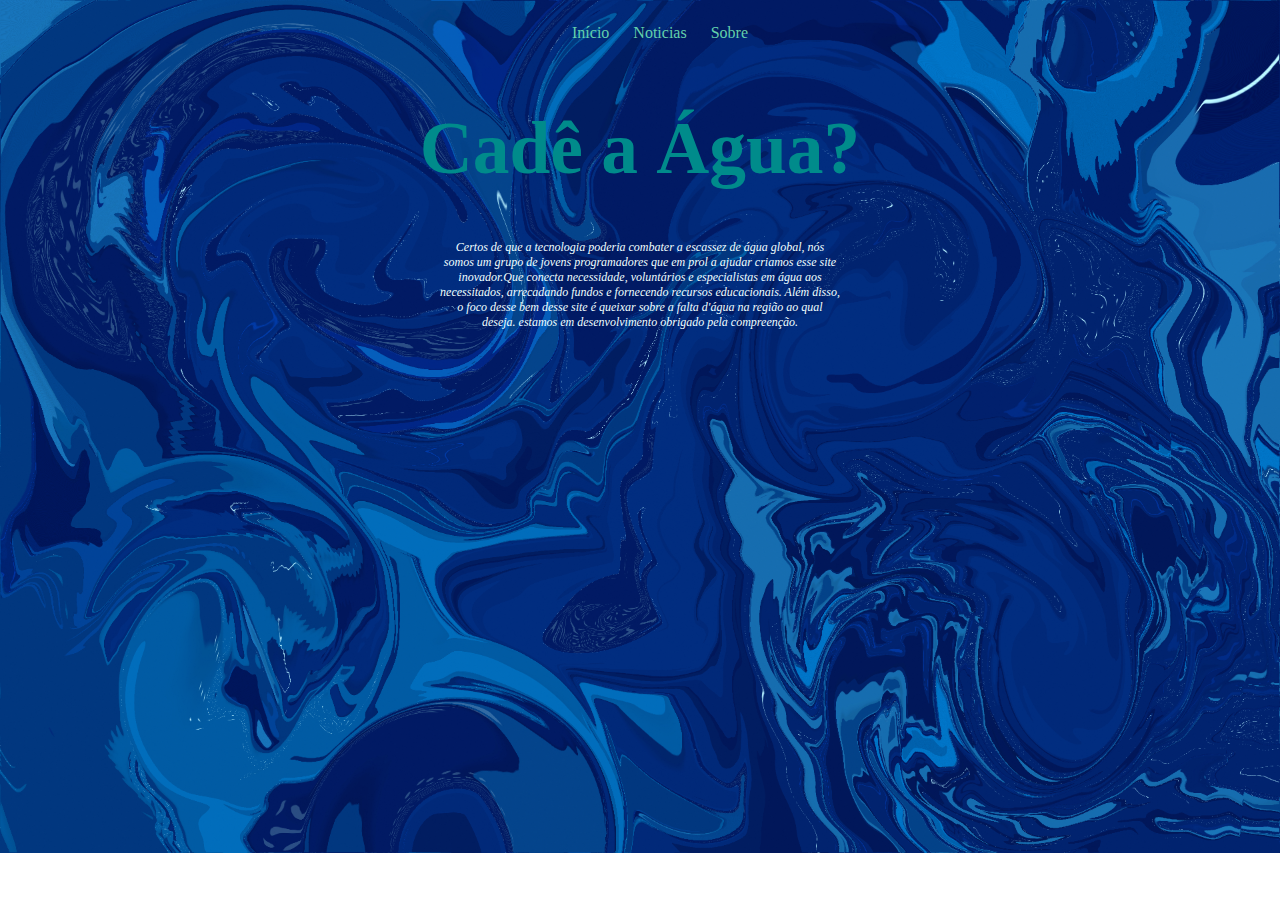
==== index.html @ 16d96054 "teste3" ====
<!DOCTYPE html>
<html lang="pt-br">

<head>
    <meta charset="UTF-8">
    <meta name="viewport" content="width=device-width, initial-scale=1.0">
    <title>Cadê a Água?</title>
    <link rel="stylesheet" href="style.css">
    <link rel="stylesheet" href="style.css">
    <link rel="icon" href="favicon.png" type="image/x-icon">
</head>

<body>

    <div class="content">
        <div class="container">
            <div class="centered">
                <ul class="nav">
                    <li><a href="https://cadea-agua.vercel.app/">Início</a></li>
                    <li><a href="https://www.cnnbrasil.com.br/tudo-sobre/agua/" target="_blank">Noticias</a></li>
                    <li><a href="file:///C:/Users/ferna/OneDrive/%C3%81rea%20de%20Trabalho/card/index.html"
                            target="_blank">Sobre</a></li>
                </ul>
            </div>
        </div>
        <div class="tamando-correa">
            <div class="h1-cbc">
                <h1>Cadê a Água?</h1>
            </div>
        </div>

        <div class="centralizado">
            <p>
                Certos de que a tecnologia poderia combater a
                escassez de água global, nós somos um grupo de jovens
                programadores que em prol a ajudar criamos esse site inovador.Que conecta necessidade, voluntários e
                especialistas em água aos necessitados, arrecadando fundos e fornecendo recursos
                educacionais. Além disso, o foco desse bem desse site é queixar sobre a falta d'água na região ao
                qual deseja. estamos em desenvolvimento obrigado pela compreenção.
            </p>
        </div>


</html>
---- style.css ----
/* Estilos para o título h1 */
.h1-cbc {
    color: #008B8B;
}

.h1-cbc {
    font-size: 5ex;
}

.h1-cbc {
    font-family: 'Times New Roman', Times, serif
}

.tamando-correa {
    display: flex;
    justify-content: center;
    /* Centraliza horizontalmente */
    overflow: hidden;
}

.tamando-correa

/*Estilos h1*/
.h1-cbc {
    display: flex;
    justify-content: center;
    position: relative;
}

/* Estilos para o fundo da página */
body {
    background-image: url(fundoazul.png);
    background-size: cover;
    background-repeat: no-repeat;
   

    /* Estilos para a lista de navegação */
    .centered {
        display: flex;
        justify-content: center;
        /* Centraliza horizontalmente */
        align-items: center;
        /* Centraliza verticalmente */
        height: 100%;
        /* Ocupa a altura total do contêiner pai */
        text-align: center;
        /* Centraliza o texto horizontalmente */
    }


    .nav li{
        list-style-type: none;
        margin: 0;
        padding: 0;
    }

    .nav li {
        display: inline;
        margin: 0 10px;
        /* Espaçamento entre os links */
    }

    /* Estilos para a lista de navegação */
    .centered {
        display: flex;
        justify-content: center;
        /* Centraliza horizontalmente */
        align-items: center;
        /* Centraliza verticalmente */
        height: 100%;
        /* Ocupa a altura total do contêiner pai */
        text-align: center;
        /* Centraliza o texto horizontalmente */
    }

    .nav li {
        list-style-type: none;
        margin: 0;
        padding: 0;
    }

    .nav li {
        display: inline;
        margin: 0 10px;
        /* Espaçamento entre os links */
        position: relative;
        /* Permite posicionamento dos elementos filhos */
    }
    
    .nav li a{
        text-decoration: none;
        color: #63d1ac;
        

        /*dd*/

    }
    .nav li a:hover{
        color: #ffffff;
        text-decoration: underline;
        transition-duration: 0.2s;
        

    }
    

    .centralizado {
        display: flex;
        justify-content: center;
        align-items: center;
        height: 10vh;
        font-size: 12px;
        font-style: italic;
        color: azure;
        text-align: center
    }

    .centralizado {
        max-width: 400px;
        margin: auto;
    }
}
---- style.css ----
/* Estilos para o título h1 */
.h1-cbc {
    color: #008B8B;
}

.h1-cbc {
    font-size: 5ex;
}

.h1-cbc {
    font-family: 'Times New Roman', Times, serif
}

.tamando-correa {
    display: flex;
    justify-content: center;
    /* Centraliza horizontalmente */
    overflow: hidden;
}

.tamando-correa

/*Estilos h1*/
.h1-cbc {
    display: flex;
    justify-content: center;
    position: relative;
}

/* Estilos para o fundo da página */
body {
    background-image: url(fundoazul.png);
    background-size: cover;
    background-repeat: no-repeat;
   

    /* Estilos para a lista de navegação */
    .centered {
        display: flex;
        justify-content: center;
        /* Centraliza horizontalmente */
        align-items: center;
        /* Centraliza verticalmente */
        height: 100%;
        /* Ocupa a altura total do contêiner pai */
        text-align: center;
        /* Centraliza o texto horizontalmente */
    }


    .nav li{
        list-style-type: none;
        margin: 0;
        padding: 0;
    }

    .nav li {
        display: inline;
        margin: 0 10px;
        /* Espaçamento entre os links */
    }

    /* Estilos para a lista de navegação */
    .centered {
        display: flex;
        justify-content: center;
        /* Centraliza horizontalmente */
        align-items: center;
        /* Centraliza verticalmente */
        height: 100%;
        /* Ocupa a altura total do contêiner pai */
        text-align: center;
        /* Centraliza o texto horizontalmente */
    }

    .nav li {
        list-style-type: none;
        margin: 0;
        padding: 0;
    }

    .nav li {
        display: inline;
        margin: 0 10px;
        /* Espaçamento entre os links */
        position: relative;
        /* Permite posicionamento dos elementos filhos */
    }
    
    .nav li a{
        text-decoration: none;
        color: #63d1ac;
        

        /*dd*/

    }
    .nav li a:hover{
        color: #ffffff;
        text-decoration: underline;
        transition-duration: 0.2s;
        

    }
    

    .centralizado {
        display: flex;
        justify-content: center;
        align-items: center;
        height: 10vh;
        font-size: 12px;
        font-style: italic;
        color: azure;
        text-align: center
    }

    .centralizado {
        max-width: 400px;
        margin: auto;
    }
}
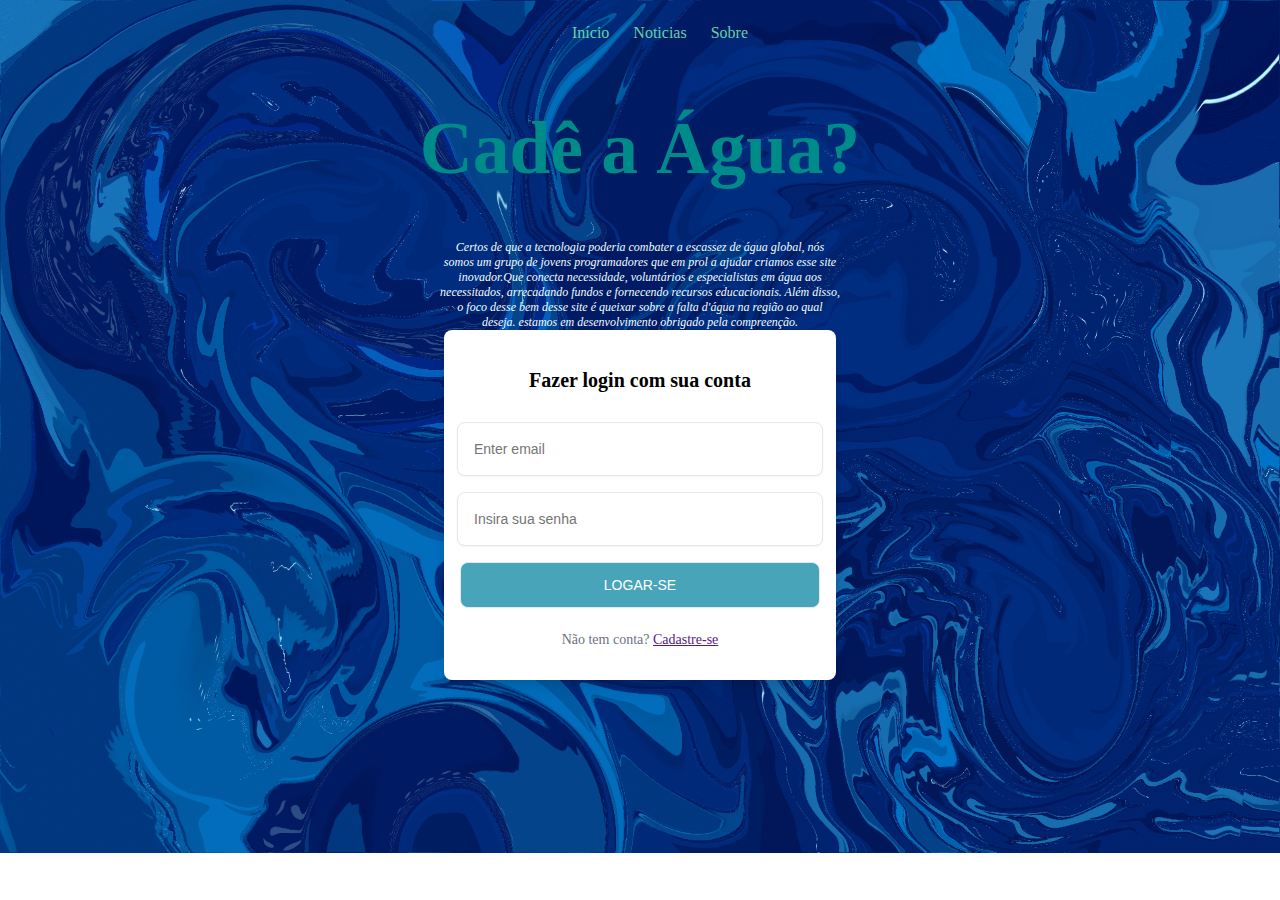
==== commit 76f0cf98: "Modificação adicional de box" ====
--- a/index.html
+++ b/index.html
@@ -7,7 +7,7 @@
     <title>Cadê a Água?</title>
     <link rel="stylesheet" href="style.css">
     <link rel="stylesheet" href="style.css">
-    <link rel="icon" href="favicon.png" type="image/x-icon">
+    <link rel="icon" href="IMAGENS/favicon.png" type="image/x-icon">
 </head>
 
 <body>
@@ -18,8 +18,7 @@
                 <ul class="nav">
                     <li><a href="https://cadea-agua.vercel.app/">Início</a></li>
                     <li><a href="https://www.cnnbrasil.com.br/tudo-sobre/agua/" target="_blank">Noticias</a></li>
-                    <li><a href="file:///C:/Users/ferna/OneDrive/%C3%81rea%20de%20Trabalho/card/index.html"
-                            target="_blank">Sobre</a></li>
+                    <li><a href="http://127.0.0.1:5500/CARD/index3.html" target="_blank">Sobre</a></li>
                 </ul>
             </div>
         </div>
@@ -39,6 +38,26 @@
                 qual deseja. estamos em desenvolvimento obrigado pela compreenção.
             </p>
         </div>
+        <form class="form centralizado-form">
+            <form class="form">
+                <p class="form-title">Fazer login com sua conta</p>
+                <div class="input-container">
+                    <input type="email" placeholder="Enter email">
+                    <span>
+                    </span>
+                </div>
+                <div class="input-container">
+                    <input type="Senha" placeholder="Insira sua senha ">
+                </div>
+                <button type="submit" class="submit">
+                    Logar-se
+                </button>
 
+                <p class="signup-link">
+                    Não tem conta?
+                    <a href="">Cadastre-se</a>
+                </p>
+            </form>
+        </form>
 
 </html>--- a/style.css
+++ b/style.css
@@ -29,10 +29,10 @@
 
 /* Estilos para o fundo da página */
 body {
-    background-image: url(fundoazul.png);
+    background-image: url(IMAGENS/fundoazul.png);
     background-size: cover;
     background-repeat: no-repeat;
-   
+
 
     /* Estilos para a lista de navegação */
     .centered {
@@ -48,7 +48,7 @@
     }
 
 
-    .nav li{
+    .nav li {
         list-style-type: none;
         margin: 0;
         padding: 0;
@@ -86,23 +86,24 @@
         position: relative;
         /* Permite posicionamento dos elementos filhos */
     }
-    
-    .nav li a{
+
+    .nav li a {
         text-decoration: none;
         color: #63d1ac;
-        
+
 
         /*dd*/
 
     }
-    .nav li a:hover{
+
+    .nav li a:hover {
         color: #ffffff;
         text-decoration: underline;
         transition-duration: 0.2s;
-        
-
-    }
-    
+
+
+    }
+
 
     .centralizado {
         display: flex;
@@ -119,4 +120,82 @@
         max-width: 400px;
         margin: auto;
     }
+}
+
+.form {
+    background-color: #fff;
+    display: block;
+    padding: 1rem;
+    max-width: 300px;
+    border-radius: 0.5rem;
+    box-shadow: 0 10px 15px -3px rgba(0, 0, 0, 0.1), 0 4px 6px -2px rgba(0, 0, 0, 0.05);
+}
+
+.form-title {
+    font-size: 1.25rem;
+    line-height: 1.75rem;
+    font-weight: 600;
+    text-align: center;
+    color: #000;
+}
+
+.input-container {
+    position: relative;
+}
+
+.input-container input,
+.form button {
+    outline: none;
+    border: 1px solid #e5e7eb;
+    margin: 8px 0;
+}
+
+.input-container input {
+    background-color: #fff;
+    padding: 1rem;
+    padding-right: 3rem;
+    font-size: 0.875rem;
+    line-height: 1.25rem;
+    width: 300px;
+    border-radius: 0.5rem;
+    box-shadow: 0 1px 2px 0 rgba(0, 0, 0, 0.05);
+}
+
+.submit {
+    display: block;
+    padding-top: 0.75rem;
+    padding-bottom: 0.75rem;
+    padding-left: 1.25rem;
+    padding-right: 1.25rem;
+    background-color: #48a4b8;
+    color: #ffffff;
+    font-size: 0.875rem;
+    line-height: 1.25rem;
+    font-weight: 500;
+    width: 100%;
+    border-radius: 0.5rem;
+    text-transform: uppercase;
+}
+
+.signup-link {
+    color: #6B7280;
+    font-size: 0.875rem;
+    line-height: 1.25rem;
+    text-align: center;
+}
+
+.signup-link a {
+    text-decoration: underline;
+}
+
+/* Estilos para centralizar o formulário */
+.centralizado-form {
+    max-width: 360px;
+    /* Defina a largura máxima desejada para o formulário */
+    margin: auto;
+    /* Isso centralizará horizontalmente o formulário */
+    display: flex;
+    flex-direction: column;
+    align-items: center;
+    /* Isso centralizará verticalmente o conteúdo do formulário */
 }--- a/style.css
+++ b/style.css
@@ -29,10 +29,10 @@
 
 /* Estilos para o fundo da página */
 body {
-    background-image: url(fundoazul.png);
+    background-image: url(IMAGENS/fundoazul.png);
     background-size: cover;
     background-repeat: no-repeat;
-   
+
 
     /* Estilos para a lista de navegação */
     .centered {
@@ -48,7 +48,7 @@
     }
 
 
-    .nav li{
+    .nav li {
         list-style-type: none;
         margin: 0;
         padding: 0;
@@ -86,23 +86,24 @@
         position: relative;
         /* Permite posicionamento dos elementos filhos */
     }
-    
-    .nav li a{
+
+    .nav li a {
         text-decoration: none;
         color: #63d1ac;
-        
+
 
         /*dd*/
 
     }
-    .nav li a:hover{
+
+    .nav li a:hover {
         color: #ffffff;
         text-decoration: underline;
         transition-duration: 0.2s;
-        
-
-    }
-    
+
+
+    }
+
 
     .centralizado {
         display: flex;
@@ -119,4 +120,82 @@
         max-width: 400px;
         margin: auto;
     }
+}
+
+.form {
+    background-color: #fff;
+    display: block;
+    padding: 1rem;
+    max-width: 300px;
+    border-radius: 0.5rem;
+    box-shadow: 0 10px 15px -3px rgba(0, 0, 0, 0.1), 0 4px 6px -2px rgba(0, 0, 0, 0.05);
+}
+
+.form-title {
+    font-size: 1.25rem;
+    line-height: 1.75rem;
+    font-weight: 600;
+    text-align: center;
+    color: #000;
+}
+
+.input-container {
+    position: relative;
+}
+
+.input-container input,
+.form button {
+    outline: none;
+    border: 1px solid #e5e7eb;
+    margin: 8px 0;
+}
+
+.input-container input {
+    background-color: #fff;
+    padding: 1rem;
+    padding-right: 3rem;
+    font-size: 0.875rem;
+    line-height: 1.25rem;
+    width: 300px;
+    border-radius: 0.5rem;
+    box-shadow: 0 1px 2px 0 rgba(0, 0, 0, 0.05);
+}
+
+.submit {
+    display: block;
+    padding-top: 0.75rem;
+    padding-bottom: 0.75rem;
+    padding-left: 1.25rem;
+    padding-right: 1.25rem;
+    background-color: #48a4b8;
+    color: #ffffff;
+    font-size: 0.875rem;
+    line-height: 1.25rem;
+    font-weight: 500;
+    width: 100%;
+    border-radius: 0.5rem;
+    text-transform: uppercase;
+}
+
+.signup-link {
+    color: #6B7280;
+    font-size: 0.875rem;
+    line-height: 1.25rem;
+    text-align: center;
+}
+
+.signup-link a {
+    text-decoration: underline;
+}
+
+/* Estilos para centralizar o formulário */
+.centralizado-form {
+    max-width: 360px;
+    /* Defina a largura máxima desejada para o formulário */
+    margin: auto;
+    /* Isso centralizará horizontalmente o formulário */
+    display: flex;
+    flex-direction: column;
+    align-items: center;
+    /* Isso centralizará verticalmente o conteúdo do formulário */
 }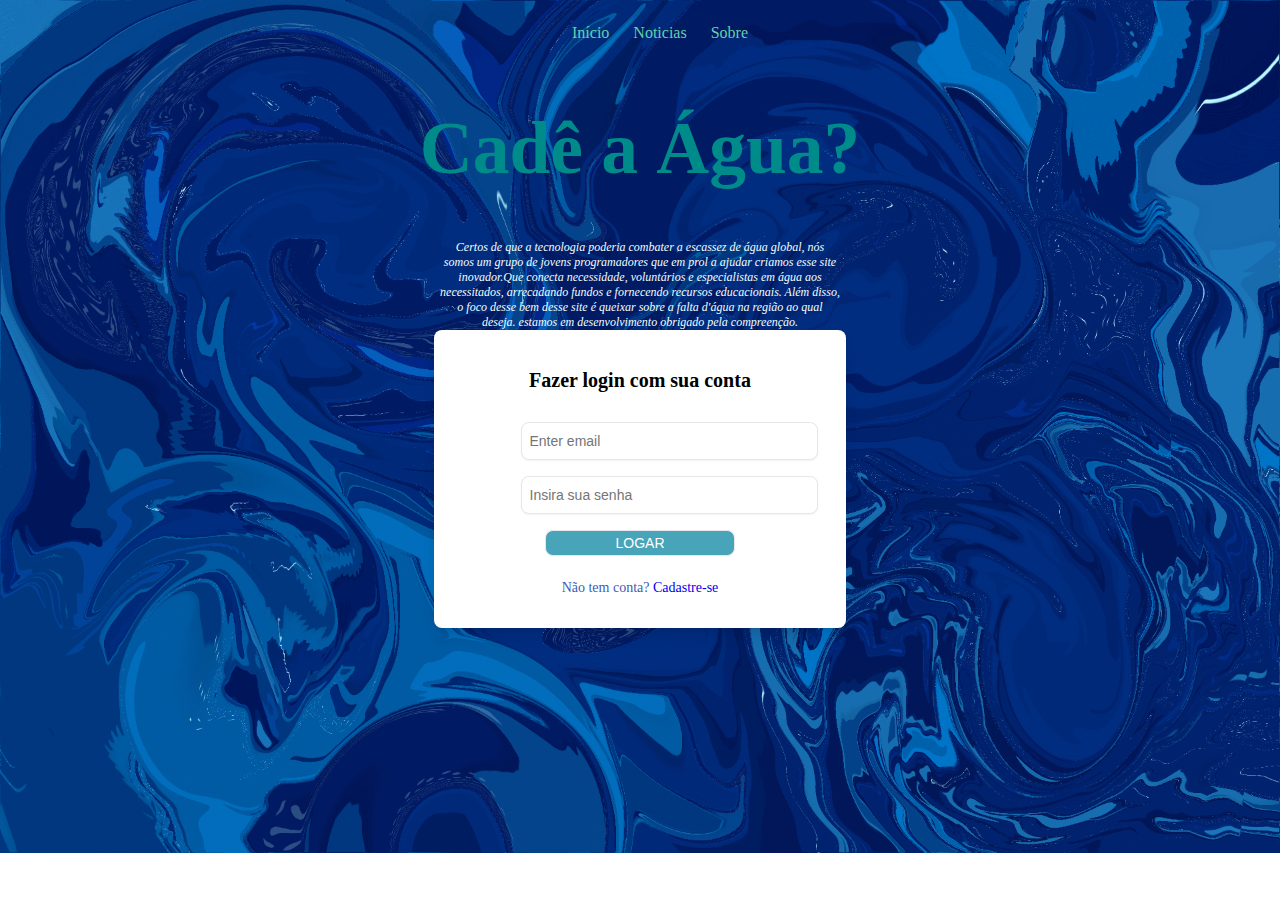
==== commit 1b4541e6: "Modificação adicional tentativa de diminuir" ====
--- a/index.html
+++ b/index.html
@@ -50,12 +50,12 @@
                     <input type="Senha" placeholder="Insira sua senha ">
                 </div>
                 <button type="submit" class="submit">
-                    Logar-se
+                    <a href="#">Logar</a>
                 </button>
 
                 <p class="signup-link">
                     Não tem conta?
-                    <a href="">Cadastre-se</a>
+                    <a href="#">Cadastre-se</a>
                 </p>
             </form>
         </form>
--- a/style.css
+++ b/style.css
@@ -123,10 +123,10 @@
 }
 
 .form {
-    background-color: #fff;
+    background-color: #ffffff;
     display: block;
     padding: 1rem;
-    max-width: 300px;
+    max-width: 200px;
     border-radius: 0.5rem;
     box-shadow: 0 10px 15px -3px rgba(0, 0, 0, 0.1), 0 4px 6px -2px rgba(0, 0, 0, 0.05);
 }
@@ -152,19 +152,19 @@
 
 .input-container input {
     background-color: #fff;
-    padding: 1rem;
+    padding: 0.50rem;
     padding-right: 3rem;
     font-size: 0.875rem;
     line-height: 1.25rem;
-    width: 300px;
+    width: 100%;
     border-radius: 0.5rem;
     box-shadow: 0 1px 2px 0 rgba(0, 0, 0, 0.05);
 }
 
 .submit {
     display: block;
-    padding-top: 0.75rem;
-    padding-bottom: 0.75rem;
+    padding-top: 0.1rem;/*reduz o preenchimento superior*/
+    padding-bottom: 0.1rem;/*reduz o preenchimento inferior*/
     padding-left: 1.25rem;
     padding-right: 1.25rem;
     background-color: #48a4b8;
@@ -172,25 +172,36 @@
     font-size: 0.875rem;
     line-height: 1.25rem;
     font-weight: 500;
-    width: 100%;
+    width: 50%;
     border-radius: 0.5rem;
     text-transform: uppercase;
+    transition: 0.7s;
+}
+
+.submit a {
+    color: #fff;
+    text-decoration: none;
+    transition-duration: 0.7s;
+    transform: scale(0.10);
+
 }
 
 .signup-link {
-    color: #6B7280;
+    color: #395eb4;
     font-size: 0.875rem;
     line-height: 1.25rem;
     text-align: center;
 }
 
 .signup-link a {
-    text-decoration: underline;
+    text-decoration: none;
+    transition-duration: 0.7s;
+    transform: scale(0.10);
 }
 
 /* Estilos para centralizar o formulário */
 .centralizado-form {
-    max-width: 360px;
+    max-width: 30%;
     /* Defina a largura máxima desejada para o formulário */
     margin: auto;
     /* Isso centralizará horizontalmente o formulário */
--- a/style.css
+++ b/style.css
@@ -123,10 +123,10 @@
 }
 
 .form {
-    background-color: #fff;
+    background-color: #ffffff;
     display: block;
     padding: 1rem;
-    max-width: 300px;
+    max-width: 200px;
     border-radius: 0.5rem;
     box-shadow: 0 10px 15px -3px rgba(0, 0, 0, 0.1), 0 4px 6px -2px rgba(0, 0, 0, 0.05);
 }
@@ -152,19 +152,19 @@
 
 .input-container input {
     background-color: #fff;
-    padding: 1rem;
+    padding: 0.50rem;
     padding-right: 3rem;
     font-size: 0.875rem;
     line-height: 1.25rem;
-    width: 300px;
+    width: 100%;
     border-radius: 0.5rem;
     box-shadow: 0 1px 2px 0 rgba(0, 0, 0, 0.05);
 }
 
 .submit {
     display: block;
-    padding-top: 0.75rem;
-    padding-bottom: 0.75rem;
+    padding-top: 0.1rem;/*reduz o preenchimento superior*/
+    padding-bottom: 0.1rem;/*reduz o preenchimento inferior*/
     padding-left: 1.25rem;
     padding-right: 1.25rem;
     background-color: #48a4b8;
@@ -172,25 +172,36 @@
     font-size: 0.875rem;
     line-height: 1.25rem;
     font-weight: 500;
-    width: 100%;
+    width: 50%;
     border-radius: 0.5rem;
     text-transform: uppercase;
+    transition: 0.7s;
+}
+
+.submit a {
+    color: #fff;
+    text-decoration: none;
+    transition-duration: 0.7s;
+    transform: scale(0.10);
+
 }
 
 .signup-link {
-    color: #6B7280;
+    color: #395eb4;
     font-size: 0.875rem;
     line-height: 1.25rem;
     text-align: center;
 }
 
 .signup-link a {
-    text-decoration: underline;
+    text-decoration: none;
+    transition-duration: 0.7s;
+    transform: scale(0.10);
 }
 
 /* Estilos para centralizar o formulário */
 .centralizado-form {
-    max-width: 360px;
+    max-width: 30%;
     /* Defina a largura máxima desejada para o formulário */
     margin: auto;
     /* Isso centralizará horizontalmente o formulário */
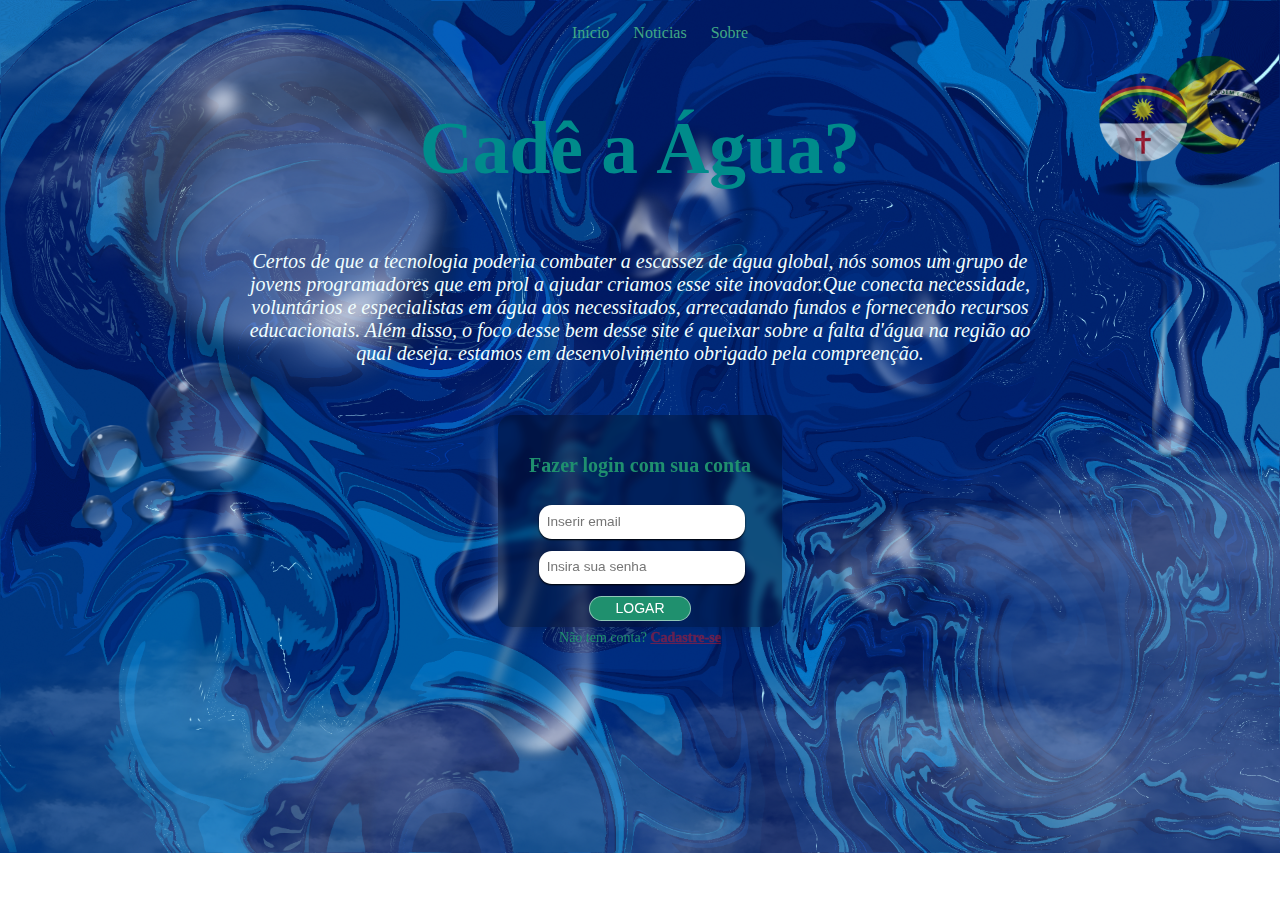
==== commit 90870810: "modificação de fundo e fundo de box de login" ====
--- a/index.html
+++ b/index.html
@@ -42,7 +42,7 @@
             <form class="form">
                 <p class="form-title">Fazer login com sua conta</p>
                 <div class="input-container">
-                    <input type="email" placeholder="Enter email">
+                    <input type="email" placeholder="Inserir email">
                     <span>
                     </span>
                 </div>
@@ -50,7 +50,7 @@
                     <input type="Senha" placeholder="Insira sua senha ">
                 </div>
                 <button type="submit" class="submit">
-                    <a href="#">Logar</a>
+                    <a href="https://www.youtube.com/watch?v=81Mv7h0W-KI"target="_blank">Logar</a>
                 </button>
 
                 <p class="signup-link">
--- a/style.css
+++ b/style.css
@@ -29,7 +29,7 @@
 
 /* Estilos para o fundo da página */
 body {
-    background-image: url(IMAGENS/fundoazul.png);
+    background-image: url(IMAGENS/Design\ sem\ nome.png);
     background-size: cover;
     background-repeat: no-repeat;
 
@@ -89,7 +89,7 @@
 
     .nav li a {
         text-decoration: none;
-        color: #63d1ac;
+        color: #40a885;
 
 
         /*dd*/
@@ -103,32 +103,34 @@
 
 
     }
-
+ 
 
     .centralizado {
         display: flex;
         justify-content: center;
         align-items: center;
-        height: 10vh;
-        font-size: 12px;
+        height: 15vh;
+        font-size: 20px;
         font-style: italic;
         color: azure;
         text-align: center
     }
 
     .centralizado {
-        max-width: 400px;
+        max-width: 800px;
         margin: auto;
     }
 }
 
 .form {
-    background-color: #ffffff;
-    display: block;
+    background-color: #00000048;
+    backdrop-filter: blur(3px);
+    display: flex;
     padding: 1rem;
-    max-width: 200px;
-    border-radius: 0.5rem;
+    max-width: 150px;
+    border-radius: 0.9rem;
     box-shadow: 0 10px 15px -3px rgba(0, 0, 0, 0.1), 0 4px 6px -2px rgba(0, 0, 0, 0.05);
+    height: 180px;
 }
 
 .form-title {
@@ -136,7 +138,8 @@
     line-height: 1.75rem;
     font-weight: 600;
     text-align: center;
-    color: #000;
+    color: rgb(31, 144, 110);
+    
 }
 
 .input-container {
@@ -146,40 +149,42 @@
 .input-container input,
 .form button {
     outline: none;
-    border: 1px solid #e5e7eb;
-    margin: 8px 0;
+    border: 1px solid #ffffff80;
+    margin: 6px 0;
 }
 
 .input-container input {
     background-color: #fff;
-    padding: 0.50rem;
-    padding-right: 3rem;
-    font-size: 0.875rem;
-    line-height: 1.25rem;
-    width: 100%;
-    border-radius: 0.5rem;
-    box-shadow: 0 1px 2px 0 rgba(0, 0, 0, 0.05);
+    padding: 0.40rem;
+    padding-right: 1rem;
+    font-size: 0.85rem;
+    line-height: 1.15rem;
+    width: 90%;
+    border-radius: 0.8rem;
+    box-shadow: 0 1px 2px 0 rgb(0, 0, 0);
 }
 
 .submit {
     display: block;
-    padding-top: 0.1rem;/*reduz o preenchimento superior*/
-    padding-bottom: 0.1rem;/*reduz o preenchimento inferior*/
+    padding-top: 0.1rem;
+    /*reduz o preenchimento superior*/
+    padding-bottom: 0.1rem;
+    /*reduz o preenchimento inferior*/
     padding-left: 1.25rem;
     padding-right: 1.25rem;
-    background-color: #48a4b8;
-    color: #ffffff;
+    background-color: rgb(31, 144, 110);
+    color: #e8e8ea;
     font-size: 0.875rem;
     line-height: 1.25rem;
     font-weight: 500;
-    width: 50%;
-    border-radius: 0.5rem;
+    width: 40%;
+    border-radius: 0.8rem;
     text-transform: uppercase;
     transition: 0.7s;
 }
 
 .submit a {
-    color: #fff;
+    color: #ffffff;
     text-decoration: none;
     transition-duration: 0.7s;
     transform: scale(0.10);
@@ -187,21 +192,24 @@
 }
 
 .signup-link {
-    color: #395eb4;
+    color: rgb(31, 144, 110);
     font-size: 0.875rem;
     line-height: 1.25rem;
     text-align: center;
+    margin-top: 1px; /* Move o texto para cima */
 }
 
 .signup-link a {
-    text-decoration: none;
+    text-decoration: underline;
     transition-duration: 0.7s;
     transform: scale(0.10);
+    color: rgba(255, 17, 17, 0.394);
+    font-weight: 1000;
 }
 
 /* Estilos para centralizar o formulário */
 .centralizado-form {
-    max-width: 30%;
+    max-width: 20%;
     /* Defina a largura máxima desejada para o formulário */
     margin: auto;
     /* Isso centralizará horizontalmente o formulário */
@@ -209,4 +217,5 @@
     flex-direction: column;
     align-items: center;
     /* Isso centralizará verticalmente o conteúdo do formulário */
+    margin-top: 40px;
 }--- a/style.css
+++ b/style.css
@@ -29,7 +29,7 @@
 
 /* Estilos para o fundo da página */
 body {
-    background-image: url(IMAGENS/fundoazul.png);
+    background-image: url(IMAGENS/Design\ sem\ nome.png);
     background-size: cover;
     background-repeat: no-repeat;
 
@@ -89,7 +89,7 @@
 
     .nav li a {
         text-decoration: none;
-        color: #63d1ac;
+        color: #40a885;
 
 
         /*dd*/
@@ -103,32 +103,34 @@
 
 
     }
-
+ 
 
     .centralizado {
         display: flex;
         justify-content: center;
         align-items: center;
-        height: 10vh;
-        font-size: 12px;
+        height: 15vh;
+        font-size: 20px;
         font-style: italic;
         color: azure;
         text-align: center
     }
 
     .centralizado {
-        max-width: 400px;
+        max-width: 800px;
         margin: auto;
     }
 }
 
 .form {
-    background-color: #ffffff;
-    display: block;
+    background-color: #00000048;
+    backdrop-filter: blur(3px);
+    display: flex;
     padding: 1rem;
-    max-width: 200px;
-    border-radius: 0.5rem;
+    max-width: 150px;
+    border-radius: 0.9rem;
     box-shadow: 0 10px 15px -3px rgba(0, 0, 0, 0.1), 0 4px 6px -2px rgba(0, 0, 0, 0.05);
+    height: 180px;
 }
 
 .form-title {
@@ -136,7 +138,8 @@
     line-height: 1.75rem;
     font-weight: 600;
     text-align: center;
-    color: #000;
+    color: rgb(31, 144, 110);
+    
 }
 
 .input-container {
@@ -146,40 +149,42 @@
 .input-container input,
 .form button {
     outline: none;
-    border: 1px solid #e5e7eb;
-    margin: 8px 0;
+    border: 1px solid #ffffff80;
+    margin: 6px 0;
 }
 
 .input-container input {
     background-color: #fff;
-    padding: 0.50rem;
-    padding-right: 3rem;
-    font-size: 0.875rem;
-    line-height: 1.25rem;
-    width: 100%;
-    border-radius: 0.5rem;
-    box-shadow: 0 1px 2px 0 rgba(0, 0, 0, 0.05);
+    padding: 0.40rem;
+    padding-right: 1rem;
+    font-size: 0.85rem;
+    line-height: 1.15rem;
+    width: 90%;
+    border-radius: 0.8rem;
+    box-shadow: 0 1px 2px 0 rgb(0, 0, 0);
 }
 
 .submit {
     display: block;
-    padding-top: 0.1rem;/*reduz o preenchimento superior*/
-    padding-bottom: 0.1rem;/*reduz o preenchimento inferior*/
+    padding-top: 0.1rem;
+    /*reduz o preenchimento superior*/
+    padding-bottom: 0.1rem;
+    /*reduz o preenchimento inferior*/
     padding-left: 1.25rem;
     padding-right: 1.25rem;
-    background-color: #48a4b8;
-    color: #ffffff;
+    background-color: rgb(31, 144, 110);
+    color: #e8e8ea;
     font-size: 0.875rem;
     line-height: 1.25rem;
     font-weight: 500;
-    width: 50%;
-    border-radius: 0.5rem;
+    width: 40%;
+    border-radius: 0.8rem;
     text-transform: uppercase;
     transition: 0.7s;
 }
 
 .submit a {
-    color: #fff;
+    color: #ffffff;
     text-decoration: none;
     transition-duration: 0.7s;
     transform: scale(0.10);
@@ -187,21 +192,24 @@
 }
 
 .signup-link {
-    color: #395eb4;
+    color: rgb(31, 144, 110);
     font-size: 0.875rem;
     line-height: 1.25rem;
     text-align: center;
+    margin-top: 1px; /* Move o texto para cima */
 }
 
 .signup-link a {
-    text-decoration: none;
+    text-decoration: underline;
     transition-duration: 0.7s;
     transform: scale(0.10);
+    color: rgba(255, 17, 17, 0.394);
+    font-weight: 1000;
 }
 
 /* Estilos para centralizar o formulário */
 .centralizado-form {
-    max-width: 30%;
+    max-width: 20%;
     /* Defina a largura máxima desejada para o formulário */
     margin: auto;
     /* Isso centralizará horizontalmente o formulário */
@@ -209,4 +217,5 @@
     flex-direction: column;
     align-items: center;
     /* Isso centralizará verticalmente o conteúdo do formulário */
+    margin-top: 40px;
 }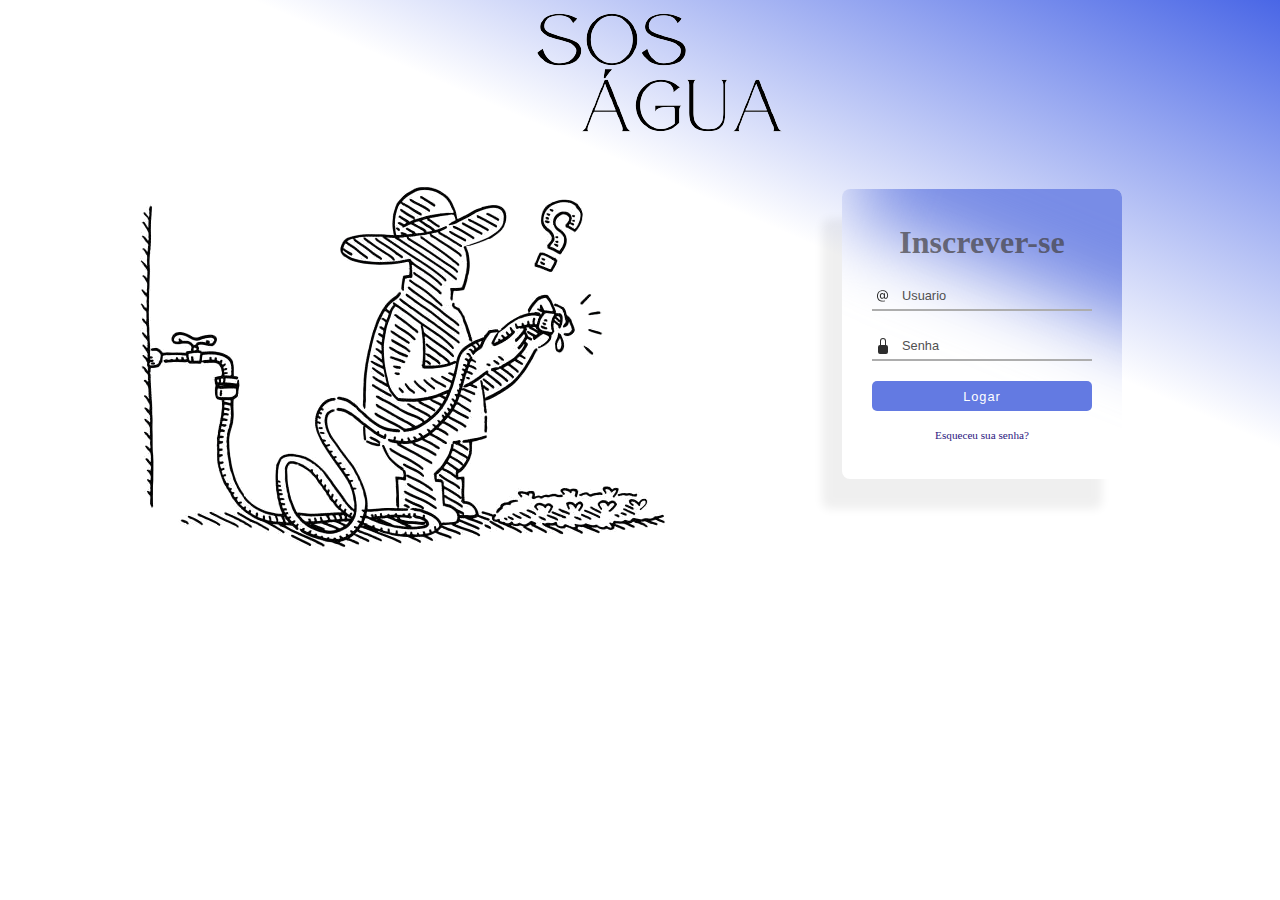
==== commit cd32feb0: "Remake" ====
--- a/index.html
+++ b/index.html
@@ -4,60 +4,52 @@
 <head>
     <meta charset="UTF-8">
     <meta name="viewport" content="width=device-width, initial-scale=1.0">
-    <title>Cadê a Água?</title>
+    <title>SOS Água</title>
     <link rel="stylesheet" href="style.css">
     <link rel="stylesheet" href="style.css">
     <link rel="icon" href="IMAGENS/favicon.png" type="image/x-icon">
 </head>
 
 <body>
-
-    <div class="content">
-        <div class="container">
-            <div class="centered">
-                <ul class="nav">
-                    <li><a href="https://cadea-agua.vercel.app/">Início</a></li>
-                    <li><a href="https://www.cnnbrasil.com.br/tudo-sobre/agua/" target="_blank">Noticias</a></li>
-                    <li><a href="http://127.0.0.1:5500/CARD/index3.html" target="_blank">Sobre</a></li>
-                </ul>
-            </div>
-        </div>
-        <div class="tamando-correa">
-            <div class="h1-cbc">
-                <h1>Cadê a Água?</h1>
-            </div>
+    <div class="triangulo-background">
+        <div class="h1">
+            <img src="IMAGENS/SOS_ÁGUA__1_-removebg-preview.png" alt="H1">
         </div>
 
-        <div class="centralizado">
-            <p>
-                Certos de que a tecnologia poderia combater a
-                escassez de água global, nós somos um grupo de jovens
-                programadores que em prol a ajudar criamos esse site inovador.Que conecta necessidade, voluntários e
-                especialistas em água aos necessitados, arrecadando fundos e fornecendo recursos
-                educacionais. Além disso, o foco desse bem desse site é queixar sobre a falta d'água na região ao
-                qual deseja. estamos em desenvolvimento obrigado pela compreenção.
-            </p>
+        <div class="tudo">
+
+            <div class="imagem-agua">
+                <img src="IMAGENS/coroa-removebg-preview.png" alt="agua">
+            </div>
+
+            <form action="" class="form_main">
+                <p class="heading">Inscrever-se</p>
+                <div class="inputContainer">
+                    <svg class="inputIcon" xmlns="http://www.w3.org/2000/svg" width="16" height="16" fill="#2e2e2e"
+                        viewBox="0 0 16 16">
+                        <path
+                            d="M13.106 7.222c0-2.967-2.249-5.032-5.482-5.032-3.35 0-5.646 2.318-5.646 5.702 0 3.493 2.235 5.708 5.762 5.708.862 0 1.689-.123 2.304-.335v-.862c-.43.199-1.354.328-2.29.328-2.926 0-4.813-1.88-4.813-4.798 0-2.844 1.921-4.881 4.594-4.881 2.735 0 4.608 1.688 4.608 4.156 0 1.682-.554 2.769-1.416 2.769-.492 0-.772-.28-.772-.76V5.206H8.923v.834h-.11c-.266-.595-.881-.964-1.6-.964-1.4 0-2.378 1.162-2.378 2.823 0 1.737.957 2.906 2.379 2.906.8 0 1.415-.39 1.709-1.087h.11c.081.67.703 1.148 1.503 1.148 1.572 0 2.57-1.415 2.57-3.643zm-7.177.704c0-1.197.54-1.907 1.456-1.907.93 0 1.524.738 1.524 1.907S8.308 9.84 7.371 9.84c-.895 0-1.442-.725-1.442-1.914z">
+                        </path>
+                    </svg>
+                    <input type="text" class="inputField" id="username" placeholder="Usuario">
+                </div>
+
+                <div class="inputContainer">
+                    <svg class="inputIcon" xmlns="http://www.w3.org/2000/svg" width="16" height="16" fill="#2e2e2e"
+                        viewBox="0 0 16 16">
+                        <path
+                            d="M8 1a2 2 0 0 1 2 2v4H6V3a2 2 0 0 1 2-2zm3 6V3a3 3 0 0 0-6 0v4a2 2 0 0 0-2 2v5a2 2 0 0 0 2 2h6a2 2 0 0 0 2-2V9a2 2 0 0 0-2-2z">
+                        </path>
+                    </svg>
+                    <input type="password" class="inputField" id="password" placeholder="Senha">
+                </div>
+
+
+                <button id="button">Logar</button>
+                <a class="forgotLink" href="#">Esqueceu sua senha?</a>
+            </form>
         </div>
-        <form class="form centralizado-form">
-            <form class="form">
-                <p class="form-title">Fazer login com sua conta</p>
-                <div class="input-container">
-                    <input type="email" placeholder="Inserir email">
-                    <span>
-                    </span>
-                </div>
-                <div class="input-container">
-                    <input type="Senha" placeholder="Insira sua senha ">
-                </div>
-                <button type="submit" class="submit">
-                    <a href="https://www.youtube.com/watch?v=81Mv7h0W-KI"target="_blank">Logar</a>
-                </button>
-
-                <p class="signup-link">
-                    Não tem conta?
-                    <a href="#">Cadastre-se</a>
-                </p>
-            </form>
-        </form>
+    </div>
+</body>
 
 </html>--- a/style.css
+++ b/style.css
@@ -1,221 +1,129 @@
-/* Estilos para o título h1 */
-.h1-cbc {
-    color: #008B8B;
+*{margin: 0px;}
+
+.tudo{
+    margin-top: -110px;
+    margin-left: 100px;
+}
+.h1 { 
+    text-align: center;
+    margin-top: -110px;
 }
 
-.h1-cbc {
-    font-size: 5ex;
+.imagem-agua {
+    transform: scaleX(-1); 
+    float: left;
 }
 
-.h1-cbc {
-    font-family: 'Times New Roman', Times, serif
-}
-
-.tamando-correa {
-    display: flex;
-    justify-content: center;
-    /* Centraliza horizontalmente */
-    overflow: hidden;
-}
-
-.tamando-correa
-
-/*Estilos h1*/
-.h1-cbc {
-    display: flex;
-    justify-content: center;
-    position: relative;
-}
-
-/* Estilos para o fundo da página */
-body {
-    background-image: url(IMAGENS/Design\ sem\ nome.png);
-    background-size: cover;
-    background-repeat: no-repeat;
-
-
-    /* Estilos para a lista de navegação */
-    .centered {
-        display: flex;
-        justify-content: center;
-        /* Centraliza horizontalmente */
-        align-items: center;
-        /* Centraliza verticalmente */
-        height: 100%;
-        /* Ocupa a altura total do contêiner pai */
-        text-align: center;
-        /* Centraliza o texto horizontalmente */
-    }
-
-
-    .nav li {
-        list-style-type: none;
-        margin: 0;
-        padding: 0;
-    }
-
-    .nav li {
-        display: inline;
-        margin: 0 10px;
-        /* Espaçamento entre os links */
-    }
-
-    /* Estilos para a lista de navegação */
-    .centered {
-        display: flex;
-        justify-content: center;
-        /* Centraliza horizontalmente */
-        align-items: center;
-        /* Centraliza verticalmente */
-        height: 100%;
-        /* Ocupa a altura total do contêiner pai */
-        text-align: center;
-        /* Centraliza o texto horizontalmente */
-    }
-
-    .nav li {
-        list-style-type: none;
-        margin: 0;
-        padding: 0;
-    }
-
-    .nav li {
-        display: inline;
-        margin: 0 10px;
-        /* Espaçamento entre os links */
-        position: relative;
-        /* Permite posicionamento dos elementos filhos */
-    }
-
-    .nav li a {
-        text-decoration: none;
-        color: #40a885;
-
-
-        /*dd*/
-
-    }
-
-    .nav li a:hover {
-        color: #ffffff;
-        text-decoration: underline;
-        transition-duration: 0.2s;
-
-
-    }
- 
-
-    .centralizado {
-        display: flex;
-        justify-content: center;
-        align-items: center;
-        height: 15vh;
-        font-size: 20px;
-        font-style: italic;
-        color: azure;
-        text-align: center
-    }
-
-    .centralizado {
-        max-width: 800px;
-        margin: auto;
-    }
-}
-
-.form {
-    background-color: #00000048;
-    backdrop-filter: blur(3px);
-    display: flex;
-    padding: 1rem;
-    max-width: 150px;
-    border-radius: 0.9rem;
-    box-shadow: 0 10px 15px -3px rgba(0, 0, 0, 0.1), 0 4px 6px -2px rgba(0, 0, 0, 0.05);
-    height: 180px;
-}
-
-.form-title {
-    font-size: 1.25rem;
-    line-height: 1.75rem;
-    font-weight: 600;
-    text-align: center;
-    color: rgb(31, 144, 110);
-    
-}
-
-.input-container {
-    position: relative;
-}
-
-.input-container input,
-.form button {
-    outline: none;
-    border: 1px solid #ffffff80;
-    margin: 6px 0;
-}
-
-.input-container input {
-    background-color: #fff;
-    padding: 0.40rem;
-    padding-right: 1rem;
-    font-size: 0.85rem;
-    line-height: 1.15rem;
-    width: 90%;
-    border-radius: 0.8rem;
-    box-shadow: 0 1px 2px 0 rgb(0, 0, 0);
-}
-
-.submit {
-    display: block;
-    padding-top: 0.1rem;
-    /*reduz o preenchimento superior*/
-    padding-bottom: 0.1rem;
-    /*reduz o preenchimento inferior*/
-    padding-left: 1.25rem;
-    padding-right: 1.25rem;
-    background-color: rgb(31, 144, 110);
-    color: #e8e8ea;
-    font-size: 0.875rem;
-    line-height: 1.25rem;
-    font-weight: 500;
-    width: 40%;
-    border-radius: 0.8rem;
-    text-transform: uppercase;
-    transition: 0.7s;
-}
-
-.submit a {
-    color: #ffffff;
-    text-decoration: none;
-    transition-duration: 0.7s;
-    transform: scale(0.10);
-
-}
-
-.signup-link {
-    color: rgb(31, 144, 110);
-    font-size: 0.875rem;
-    line-height: 1.25rem;
-    text-align: center;
-    margin-top: 1px; /* Move o texto para cima */
-}
-
-.signup-link a {
-    text-decoration: underline;
-    transition-duration: 0.7s;
-    transform: scale(0.10);
-    color: rgba(255, 17, 17, 0.394);
-    font-weight: 1000;
-}
-
-/* Estilos para centralizar o formulário */
-.centralizado-form {
-    max-width: 20%;
-    /* Defina a largura máxima desejada para o formulário */
-    margin: auto;
-    /* Isso centralizará horizontalmente o formulário */
+.form_main {
+    border-radius: 8px;
+    width: 220px;
     display: flex;
     flex-direction: column;
     align-items: center;
-    /* Isso centralizará verticalmente o conteúdo do formulário */
-    margin-top: 40px;
+    justify-content: center;
+    background-color: rgb(255, 255, 255);
+    padding: 30px 30px 30px 30px;
+    box-shadow: -20px 30px 10px rgba(0, 0, 0, 0.062);
+    position: relative;
+    overflow: hidden;
+    left: 130px;
+    top: 30px;
+  }
+  
+  .form_main::before {
+    filter: blur(40px);
+    position: absolute;
+    content: "";
+    width: 500px;
+    height: 460px;
+    background-color: rgb(120, 140, 230);
+    transform: rotate(22deg);
+    left: 60px;
+    bottom: 160px;
+    z-index: 1;
+    border-radius:10px;
+    box-shadow: 40px 5px 1px rgba(0, 0, 0, 0.082);
+  }
+  
+  .heading {
+    font-size: 2em;
+    color: #423e3eb6;
+    font-weight: 700;
+    margin: 5px 0 10px 0;
+    z-index: 2;
+  }
+  
+  .inputContainer {
+    width: 100%;
+    position: relative;
+    display: flex;
+    align-items: center;
+    justify-content: center;
+    z-index: 2;
+  }
+  
+  .inputIcon {
+    position: absolute;
+    left: 3px;
+  }
+  
+  .inputField {
+    width: 100%;
+    height: 30px;
+    background-color: transparent;
+    border: none;
+    border-bottom: 2px solid rgb(173, 173, 173);
+    margin: 10px 0;
+    color: black;
+    font-size: .8em;
+    font-weight: 500;
+    box-sizing: border-box;
+    padding-left: 30px;
+  }
+  
+  .inputField:focus {
+    outline: none;
+    border-bottom: 2px solid rgb(111, 247, 240);
+  }
+  
+  .inputField::placeholder {
+    color: rgb(80, 80, 80);
+    font-size: 1em;
+    font-weight: 500;
+  }
+  
+  #button {
+    border-radius: 5px;
+    z-index: 2;
+    position: relative;
+    width: 100%;
+    border: none;
+    background-color: rgb(99, 122, 226);
+    height: 30px;
+    color: white;
+    font-size: .8em;
+    font-weight: 500;
+    letter-spacing: 1px;
+    margin: 10px;
+    cursor: pointer;
+  }
+  
+  #button:hover {
+    background-color: rgb(74, 83, 124);
+  }
+  
+  .forgotLink {
+    z-index: 2;
+    font-size: .7em;
+    font-weight: 500;
+    color: rgb(44, 24, 128);
+    text-decoration: none;
+    padding: 8px 15px;
+    border-radius: 20px;
+  }
+  
+  .triangulo-background {
+    width: 100%;
+    height: 100%;
+    background: linear-gradient(to top right, transparent 50%, rgb(29, 65, 224) 100%, rgb(32, 62, 230) 30%, transparent 20%);
 }--- a/style.css
+++ b/style.css
@@ -1,221 +1,129 @@
-/* Estilos para o título h1 */
-.h1-cbc {
-    color: #008B8B;
+*{margin: 0px;}
+
+.tudo{
+    margin-top: -110px;
+    margin-left: 100px;
+}
+.h1 { 
+    text-align: center;
+    margin-top: -110px;
 }
 
-.h1-cbc {
-    font-size: 5ex;
+.imagem-agua {
+    transform: scaleX(-1); 
+    float: left;
 }
 
-.h1-cbc {
-    font-family: 'Times New Roman', Times, serif
-}
-
-.tamando-correa {
-    display: flex;
-    justify-content: center;
-    /* Centraliza horizontalmente */
-    overflow: hidden;
-}
-
-.tamando-correa
-
-/*Estilos h1*/
-.h1-cbc {
-    display: flex;
-    justify-content: center;
-    position: relative;
-}
-
-/* Estilos para o fundo da página */
-body {
-    background-image: url(IMAGENS/Design\ sem\ nome.png);
-    background-size: cover;
-    background-repeat: no-repeat;
-
-
-    /* Estilos para a lista de navegação */
-    .centered {
-        display: flex;
-        justify-content: center;
-        /* Centraliza horizontalmente */
-        align-items: center;
-        /* Centraliza verticalmente */
-        height: 100%;
-        /* Ocupa a altura total do contêiner pai */
-        text-align: center;
-        /* Centraliza o texto horizontalmente */
-    }
-
-
-    .nav li {
-        list-style-type: none;
-        margin: 0;
-        padding: 0;
-    }
-
-    .nav li {
-        display: inline;
-        margin: 0 10px;
-        /* Espaçamento entre os links */
-    }
-
-    /* Estilos para a lista de navegação */
-    .centered {
-        display: flex;
-        justify-content: center;
-        /* Centraliza horizontalmente */
-        align-items: center;
-        /* Centraliza verticalmente */
-        height: 100%;
-        /* Ocupa a altura total do contêiner pai */
-        text-align: center;
-        /* Centraliza o texto horizontalmente */
-    }
-
-    .nav li {
-        list-style-type: none;
-        margin: 0;
-        padding: 0;
-    }
-
-    .nav li {
-        display: inline;
-        margin: 0 10px;
-        /* Espaçamento entre os links */
-        position: relative;
-        /* Permite posicionamento dos elementos filhos */
-    }
-
-    .nav li a {
-        text-decoration: none;
-        color: #40a885;
-
-
-        /*dd*/
-
-    }
-
-    .nav li a:hover {
-        color: #ffffff;
-        text-decoration: underline;
-        transition-duration: 0.2s;
-
-
-    }
- 
-
-    .centralizado {
-        display: flex;
-        justify-content: center;
-        align-items: center;
-        height: 15vh;
-        font-size: 20px;
-        font-style: italic;
-        color: azure;
-        text-align: center
-    }
-
-    .centralizado {
-        max-width: 800px;
-        margin: auto;
-    }
-}
-
-.form {
-    background-color: #00000048;
-    backdrop-filter: blur(3px);
-    display: flex;
-    padding: 1rem;
-    max-width: 150px;
-    border-radius: 0.9rem;
-    box-shadow: 0 10px 15px -3px rgba(0, 0, 0, 0.1), 0 4px 6px -2px rgba(0, 0, 0, 0.05);
-    height: 180px;
-}
-
-.form-title {
-    font-size: 1.25rem;
-    line-height: 1.75rem;
-    font-weight: 600;
-    text-align: center;
-    color: rgb(31, 144, 110);
-    
-}
-
-.input-container {
-    position: relative;
-}
-
-.input-container input,
-.form button {
-    outline: none;
-    border: 1px solid #ffffff80;
-    margin: 6px 0;
-}
-
-.input-container input {
-    background-color: #fff;
-    padding: 0.40rem;
-    padding-right: 1rem;
-    font-size: 0.85rem;
-    line-height: 1.15rem;
-    width: 90%;
-    border-radius: 0.8rem;
-    box-shadow: 0 1px 2px 0 rgb(0, 0, 0);
-}
-
-.submit {
-    display: block;
-    padding-top: 0.1rem;
-    /*reduz o preenchimento superior*/
-    padding-bottom: 0.1rem;
-    /*reduz o preenchimento inferior*/
-    padding-left: 1.25rem;
-    padding-right: 1.25rem;
-    background-color: rgb(31, 144, 110);
-    color: #e8e8ea;
-    font-size: 0.875rem;
-    line-height: 1.25rem;
-    font-weight: 500;
-    width: 40%;
-    border-radius: 0.8rem;
-    text-transform: uppercase;
-    transition: 0.7s;
-}
-
-.submit a {
-    color: #ffffff;
-    text-decoration: none;
-    transition-duration: 0.7s;
-    transform: scale(0.10);
-
-}
-
-.signup-link {
-    color: rgb(31, 144, 110);
-    font-size: 0.875rem;
-    line-height: 1.25rem;
-    text-align: center;
-    margin-top: 1px; /* Move o texto para cima */
-}
-
-.signup-link a {
-    text-decoration: underline;
-    transition-duration: 0.7s;
-    transform: scale(0.10);
-    color: rgba(255, 17, 17, 0.394);
-    font-weight: 1000;
-}
-
-/* Estilos para centralizar o formulário */
-.centralizado-form {
-    max-width: 20%;
-    /* Defina a largura máxima desejada para o formulário */
-    margin: auto;
-    /* Isso centralizará horizontalmente o formulário */
+.form_main {
+    border-radius: 8px;
+    width: 220px;
     display: flex;
     flex-direction: column;
     align-items: center;
-    /* Isso centralizará verticalmente o conteúdo do formulário */
-    margin-top: 40px;
+    justify-content: center;
+    background-color: rgb(255, 255, 255);
+    padding: 30px 30px 30px 30px;
+    box-shadow: -20px 30px 10px rgba(0, 0, 0, 0.062);
+    position: relative;
+    overflow: hidden;
+    left: 130px;
+    top: 30px;
+  }
+  
+  .form_main::before {
+    filter: blur(40px);
+    position: absolute;
+    content: "";
+    width: 500px;
+    height: 460px;
+    background-color: rgb(120, 140, 230);
+    transform: rotate(22deg);
+    left: 60px;
+    bottom: 160px;
+    z-index: 1;
+    border-radius:10px;
+    box-shadow: 40px 5px 1px rgba(0, 0, 0, 0.082);
+  }
+  
+  .heading {
+    font-size: 2em;
+    color: #423e3eb6;
+    font-weight: 700;
+    margin: 5px 0 10px 0;
+    z-index: 2;
+  }
+  
+  .inputContainer {
+    width: 100%;
+    position: relative;
+    display: flex;
+    align-items: center;
+    justify-content: center;
+    z-index: 2;
+  }
+  
+  .inputIcon {
+    position: absolute;
+    left: 3px;
+  }
+  
+  .inputField {
+    width: 100%;
+    height: 30px;
+    background-color: transparent;
+    border: none;
+    border-bottom: 2px solid rgb(173, 173, 173);
+    margin: 10px 0;
+    color: black;
+    font-size: .8em;
+    font-weight: 500;
+    box-sizing: border-box;
+    padding-left: 30px;
+  }
+  
+  .inputField:focus {
+    outline: none;
+    border-bottom: 2px solid rgb(111, 247, 240);
+  }
+  
+  .inputField::placeholder {
+    color: rgb(80, 80, 80);
+    font-size: 1em;
+    font-weight: 500;
+  }
+  
+  #button {
+    border-radius: 5px;
+    z-index: 2;
+    position: relative;
+    width: 100%;
+    border: none;
+    background-color: rgb(99, 122, 226);
+    height: 30px;
+    color: white;
+    font-size: .8em;
+    font-weight: 500;
+    letter-spacing: 1px;
+    margin: 10px;
+    cursor: pointer;
+  }
+  
+  #button:hover {
+    background-color: rgb(74, 83, 124);
+  }
+  
+  .forgotLink {
+    z-index: 2;
+    font-size: .7em;
+    font-weight: 500;
+    color: rgb(44, 24, 128);
+    text-decoration: none;
+    padding: 8px 15px;
+    border-radius: 20px;
+  }
+  
+  .triangulo-background {
+    width: 100%;
+    height: 100%;
+    background: linear-gradient(to top right, transparent 50%, rgb(29, 65, 224) 100%, rgb(32, 62, 230) 30%, transparent 20%);
 }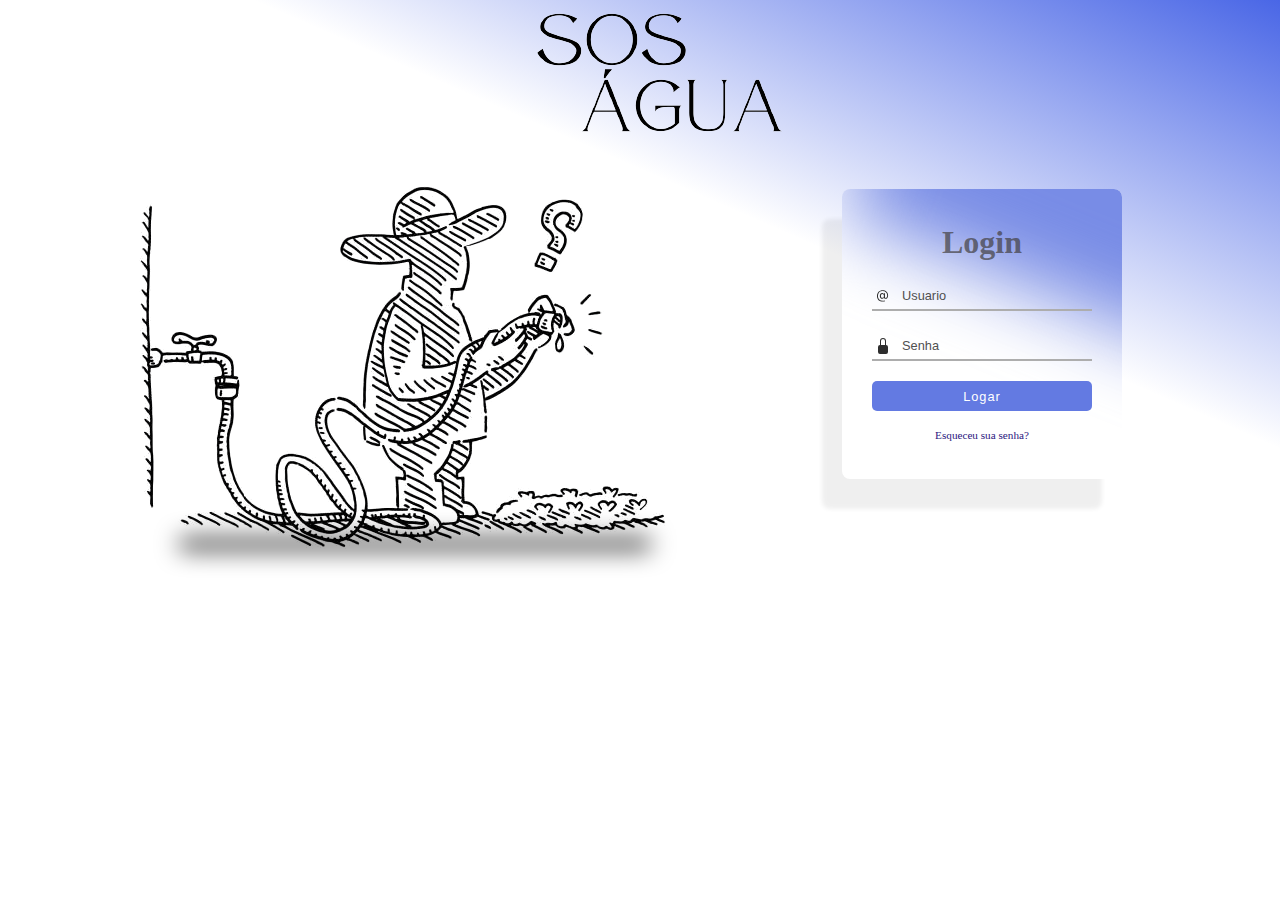
==== commit 999fef9d: "adicionais de css" ====
--- a/index.html
+++ b/index.html
@@ -4,10 +4,10 @@
 <head>
     <meta charset="UTF-8">
     <meta name="viewport" content="width=device-width, initial-scale=1.0">
-    <title>SOS Água</title>
-    <link rel="stylesheet" href="style.css">
-    <link rel="stylesheet" href="style.css">
-    <link rel="icon" href="IMAGENS/favicon.png" type="image/x-icon">
+         <title>SOS Água</title>
+               <link rel="stylesheet" href="style.css">
+               <link rel="stylesheet" href="style.css">
+               <link rel="icon" href="IMAGENS/favicon.png" type="image/x-icon">
 </head>
 
 <body>
@@ -23,7 +23,7 @@
             </div>
 
             <form action="" class="form_main">
-                <p class="heading">Inscrever-se</p>
+                <p class="heading">Login</p>
                 <div class="inputContainer">
                     <svg class="inputIcon" xmlns="http://www.w3.org/2000/svg" width="16" height="16" fill="#2e2e2e"
                         viewBox="0 0 16 16">
@@ -50,6 +50,7 @@
             </form>
         </div>
     </div>
+    <div class="sombra"> </div>
+    
 </body>
-
 </html>--- a/style.css
+++ b/style.css
@@ -23,7 +23,7 @@
     justify-content: center;
     background-color: rgb(255, 255, 255);
     padding: 30px 30px 30px 30px;
-    box-shadow: -20px 30px 10px rgba(0, 0, 0, 0.062);
+    box-shadow: -20px 30px 4px rgba(0, 0, 0, 0.062);
     position: relative;
     overflow: hidden;
     left: 130px;
@@ -126,4 +126,13 @@
     width: 100%;
     height: 100%;
     background: linear-gradient(to top right, transparent 50%, rgb(29, 65, 224) 100%, rgb(32, 62, 230) 30%, transparent 20%);
+}
+
+.sombra { 
+    filter: blur(12px);
+    width: 470px;
+    height: 10px;
+    background-color: black;
+    margin-left: 180px;
+    margin-top: 90px;
 }--- a/style.css
+++ b/style.css
@@ -23,7 +23,7 @@
     justify-content: center;
     background-color: rgb(255, 255, 255);
     padding: 30px 30px 30px 30px;
-    box-shadow: -20px 30px 10px rgba(0, 0, 0, 0.062);
+    box-shadow: -20px 30px 4px rgba(0, 0, 0, 0.062);
     position: relative;
     overflow: hidden;
     left: 130px;
@@ -126,4 +126,13 @@
     width: 100%;
     height: 100%;
     background: linear-gradient(to top right, transparent 50%, rgb(29, 65, 224) 100%, rgb(32, 62, 230) 30%, transparent 20%);
+}
+
+.sombra { 
+    filter: blur(12px);
+    width: 470px;
+    height: 10px;
+    background-color: black;
+    margin-left: 180px;
+    margin-top: 90px;
 }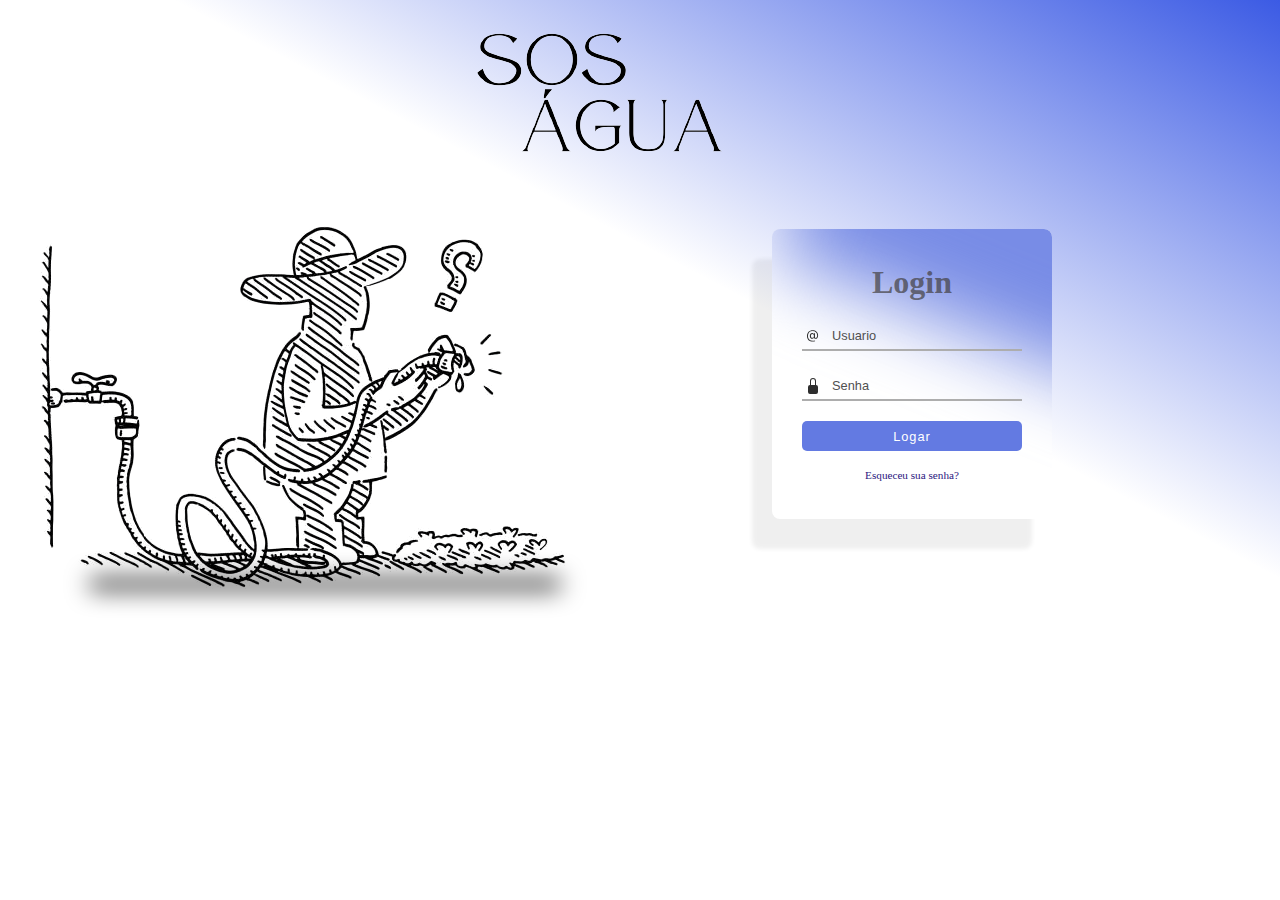
==== commit 2a32767f: "page 1" ====
--- a/index.html
+++ b/index.html
@@ -4,22 +4,25 @@
 <head>
     <meta charset="UTF-8">
     <meta name="viewport" content="width=device-width, initial-scale=1.0">
-         <title>SOS Água</title>
-               <link rel="stylesheet" href="style.css">
-               <link rel="stylesheet" href="style.css">
-               <link rel="icon" href="IMAGENS/favicon.png" type="image/x-icon">
+    <title>SOS Água</title>
+    <link rel="stylesheet" href="style.css">
+    <link rel="stylesheet" href="style.css">
+    <link rel="icon" href="IMAGENS/favicon.png" type="image/x-icon">
 </head>
 
 <body>
+    
+    
+    <div class="tudo">
     <div class="triangulo-background">
         <div class="h1">
-            <img src="IMAGENS/SOS_ÁGUA__1_-removebg-preview.png" alt="H1">
+            <img src="IMAGENS/SOS AGUA titulo.png" alt="H1">
         </div>
 
-        <div class="tudo">
+        
 
             <div class="imagem-agua">
-                <img src="IMAGENS/coroa-removebg-preview.png" alt="agua">
+                <img src="IMAGENS/homem segurando torneira.png" alt="agua">
             </div>
 
             <form action="" class="form_main">
@@ -51,6 +54,5 @@
         </div>
     </div>
     <div class="sombra"> </div>
-    
+
 </body>
-</html>--- a/style.css
+++ b/style.css
@@ -1,17 +1,19 @@
 *{margin: 0px;}
 
 .tudo{
-    margin-top: -110px;
-    margin-left: 100px;
+    margin-top: 100px;
+    margin-left: 0px;
 }
 .h1 { 
+  margin-right: 120px;
     text-align: center;
-    margin-top: -110px;
+    margin-top: -190px;
 }
 
 .imagem-agua {
     transform: scaleX(-1); 
     float: left;
+  margin-top: -90px;
 }
 
 .form_main {
@@ -26,8 +28,8 @@
     box-shadow: -20px 30px 4px rgba(0, 0, 0, 0.062);
     position: relative;
     overflow: hidden;
-    left: 130px;
-    top: 30px;
+    left: 160px;
+    top: -60px;
   }
   
   .form_main::before {
@@ -133,6 +135,9 @@
     width: 470px;
     height: 10px;
     background-color: black;
-    margin-left: 180px;
-    margin-top: 90px;
-}+    margin-left: 90px;
+    margin-top: 0px;
+}
+
+/*page 2*/
+
--- a/style.css
+++ b/style.css
@@ -1,17 +1,19 @@
 *{margin: 0px;}
 
 .tudo{
-    margin-top: -110px;
-    margin-left: 100px;
+    margin-top: 100px;
+    margin-left: 0px;
 }
 .h1 { 
+  margin-right: 120px;
     text-align: center;
-    margin-top: -110px;
+    margin-top: -190px;
 }
 
 .imagem-agua {
     transform: scaleX(-1); 
     float: left;
+  margin-top: -90px;
 }
 
 .form_main {
@@ -26,8 +28,8 @@
     box-shadow: -20px 30px 4px rgba(0, 0, 0, 0.062);
     position: relative;
     overflow: hidden;
-    left: 130px;
-    top: 30px;
+    left: 160px;
+    top: -60px;
   }
   
   .form_main::before {
@@ -133,6 +135,9 @@
     width: 470px;
     height: 10px;
     background-color: black;
-    margin-left: 180px;
-    margin-top: 90px;
-}+    margin-left: 90px;
+    margin-top: 0px;
+}
+
+/*page 2*/
+
